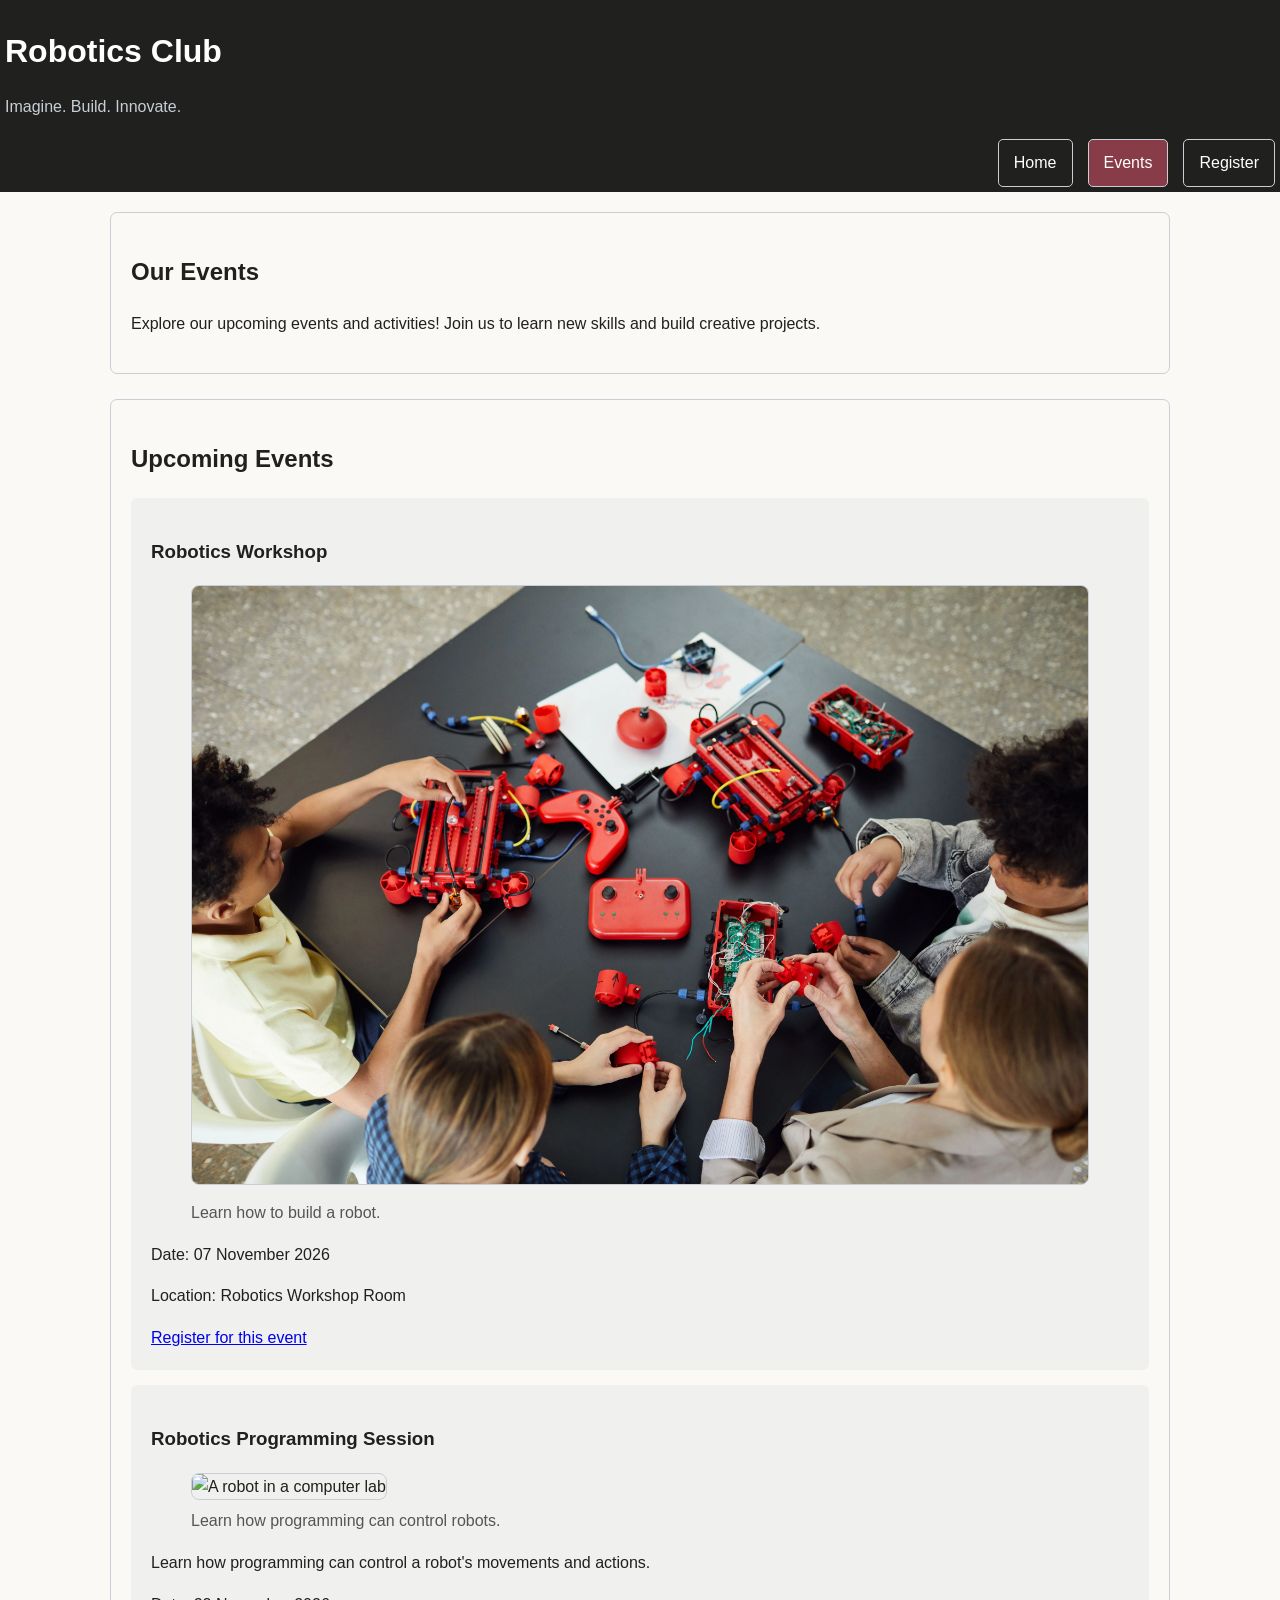
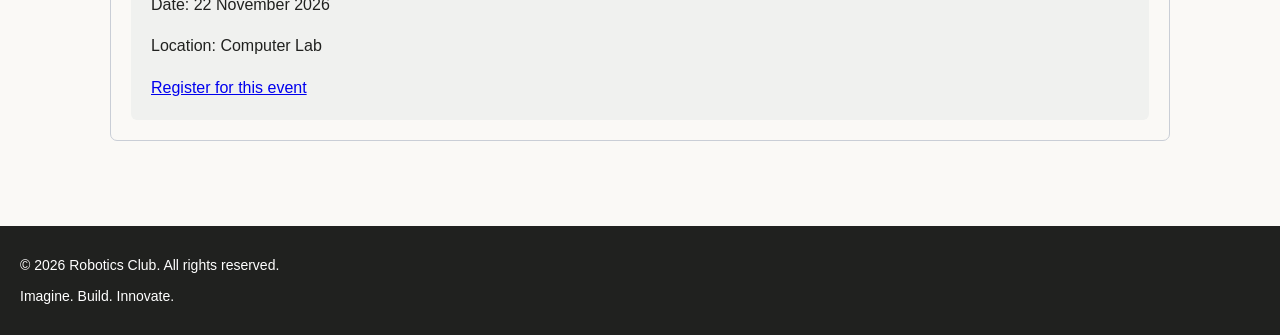
==== events.html @ 8883f6dd "Add second event" ====
<!DOCTYPE html>
<html lang="en">

<head>
    <meta charset="UTF-8">
    <meta name="viewport" content="width=device-width, initial-scale=1.0">
    <title>Robotics Club | Events</title>
    <link rel="stylesheet" href="style.css">
</head>

<body>
    <header>
        <h1>Robotics Club</h1>
        <p>Imagine. Build. Innovate.</p>
        <nav>
            <a href="index.html">Home</a>
            <a href="events.html" class="active">Events</a>
            <a href="register.html">Register</a>
        </nav>
    </header>
    <main>
<!------------------------------------------------------------------------>
        <section>
            <h2>Our Events</h2>
            <p>Explore our upcoming events and activities!
                Join us to learn new skills and build creative projects.
            </p>
        </section>
<!------------------------------------------------------------------------>
        <section class="event-list">
            <h2>Upcoming Events</h2>
<!------------------------------------------------------------------------>
            <article>
                <h3>Robotics Workshop</h3>
                <figure>
                    <img src="images/robot-workshop.webp" alt="A robot being built in a robotics workshop">
                    <figcaption>Learn how to build a robot.</figcaption>
                </figure>
                <p>Date:
                    <time datetime="2026-11-07">07 November 2026</time>
                </p>
                <p>Location: Robotics Workshop Room</p>
                <a href="register.html">Register for this event</a>
            </article>
<!------------------------------>
            <article>
                <h3>Robotics Programming Session</h3>

                <figure>
                    <img src="images/" alt="A robot in a computer lab">
                    <figcaption>Learn how programming can control robots.</figcaption>
                </figure>
                <p>
                    Learn how programming can control a robot's movements and actions.
                </p>
                <p>Date:
                    <time datetime="2026-11-22">22 November 2026</time>
                </p>

                <p>Location: Computer Lab</p>
                <a href="register.html">Register for this event</a>
            </article>
<!------------------------------>


        </section>

    </main>

    <footer>
        <p>&copy; 2026 Robotics Club. All rights reserved.</p>
        <p>Imagine. Build. Innovate.</p>
    </footer>
</body>

</html>
---- style.css ----
* {
    box-sizing: border-box;
}

body {
    margin: 0;
    background-color: #FAF9F6;
    color: #20211F;
    font-family: Arial, sans-serif;
    line-height: 1.6;
}
/*-----------------------------------------------------*/
header{
    background-color: #20211F;
    color: #FFFFFF;
    text-align: left;
    padding: 5px;
}

header h1{
    color: #FFFFFF;
    margin-bottom: 5px;
}

header p {
    color: #C9CED6;
}

/*group selector*/
h1,h2{
    color: #20211F;
}
/*-----------------------------------------------------*/
/* nav with flexbox */
nav {
    display: flex;
    justify-content: flex-end;
    align-items: center;
    flex-wrap: wrap;
    gap: 15px;
    margin-top: 20px;
}

nav a {
    color: #FFFFFF;
    text-decoration: none;
    padding: 10px 15px;
    border-radius: 5px;
}

/* child selector */
nav > a {
    border: 1px solid #C9CED6;
}

nav a:hover {
    background-color: #873C48;
}

/* class selector */
.active {
    background-color: #873C48;
}
/*-----------------------------------------------------*/
#home {
    background-color: #F0F1EF;
}

main {
    max-width: 1100px;
    margin: 0 auto;
    padding: 20px;
}

section, aside {
    margin-bottom: 25px;
    padding: 20px;
    border: 1px solid #C9CED6;
    border-radius: 7px;
}

article {
    background-color: #F0F1EF;
    padding: 20px;
    margin-top: 15px;
    border-radius: 6px;
}

/*-----------------------------------------------------*/
img {
    max-width: 100%;
    height: auto;
    border-radius: 8px;
    border: 1px solid #C9CED6;

}

figcaption {
    color: #555555;
    margin-top: 8px;
}

a[href^="https"] {
    color: #873C48;
}

a:focus {
    outline: 3px solid #873C48;
}

/*-----------------------------------------------------*/
footer {
    background-color: #20211F;
    color: #FFFFFF;
    text-align: left;
    padding: 20px;
    margin-top: 40px;
}

footer p {
    margin: 8px 0;
    font-size: 14px;
}

/* Responsive design */
@media (max-width: 600px) {
    nav {
        flex-direction: column;
        align-items: stretch;
    }

    nav a {
        text-align: center;
    }

    main {
        padding: 12px;
    }

    section, aside, article {
        padding: 15px;
    }
}
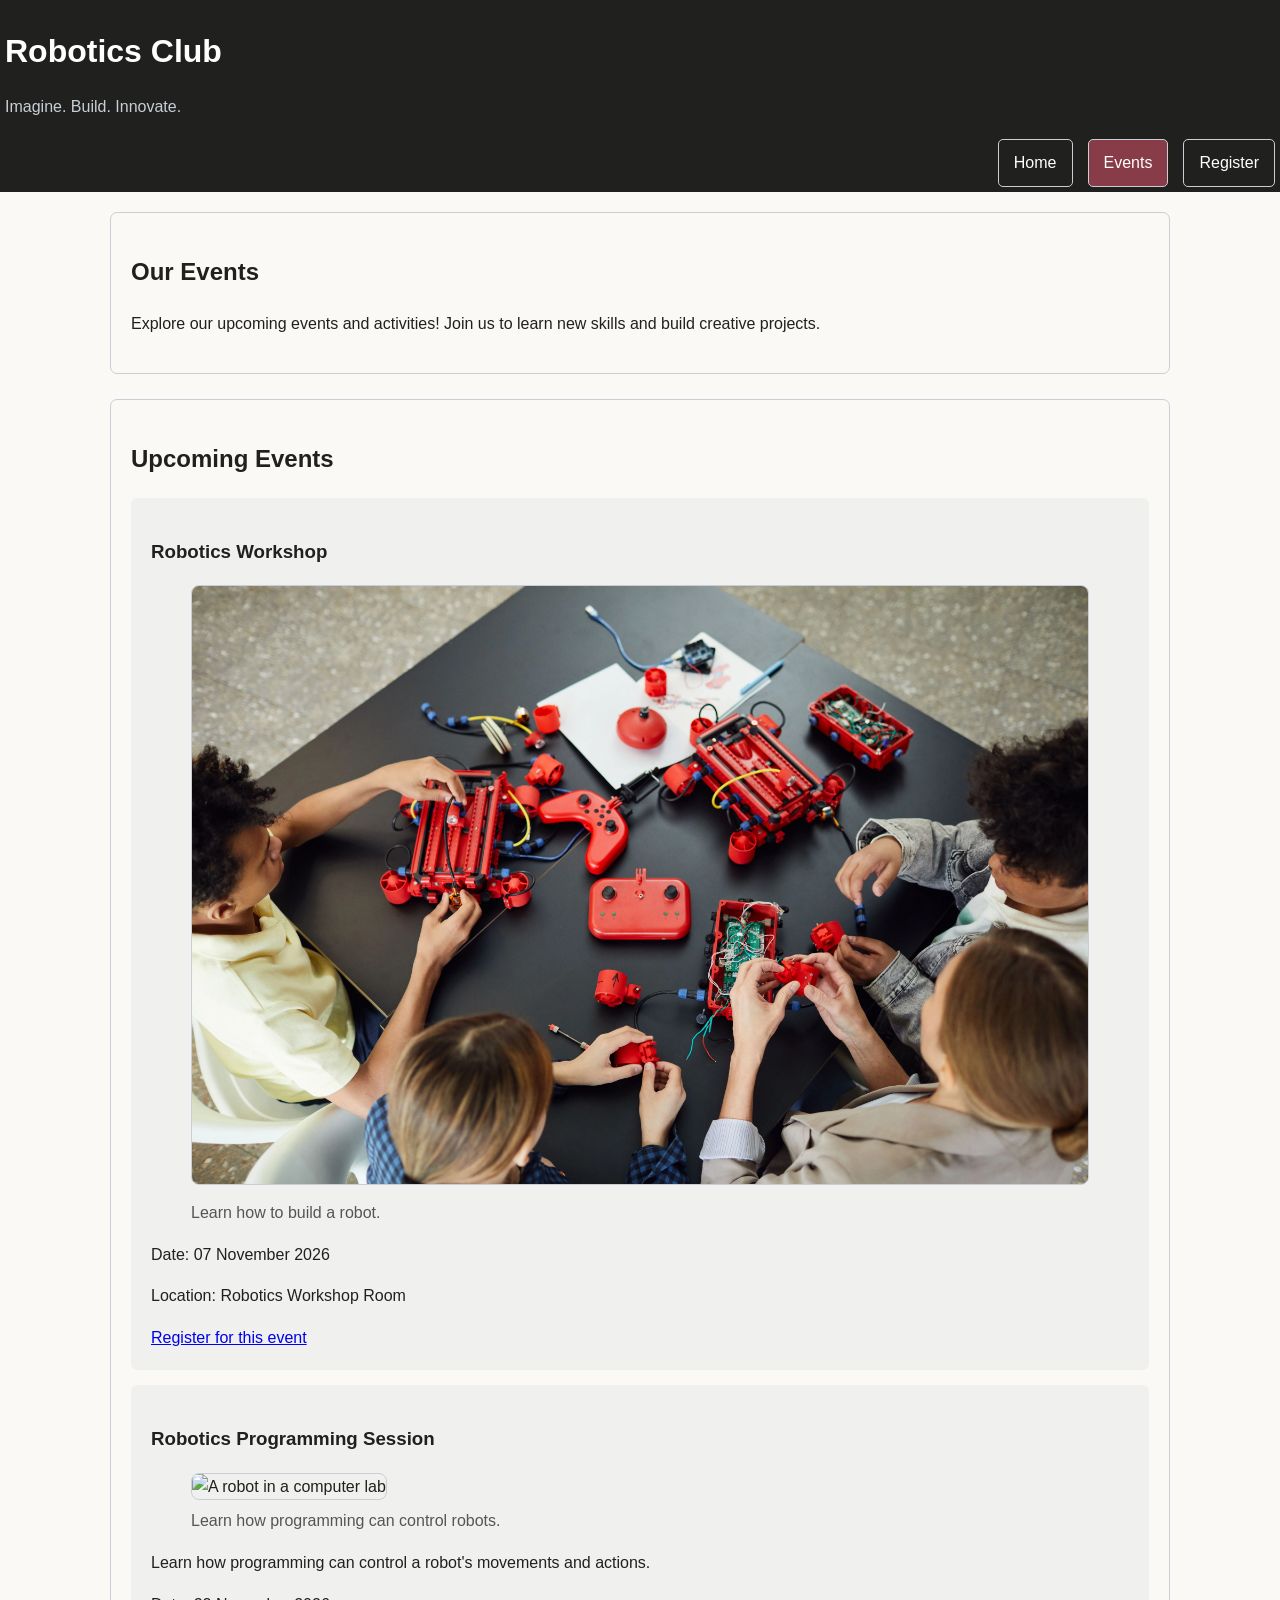
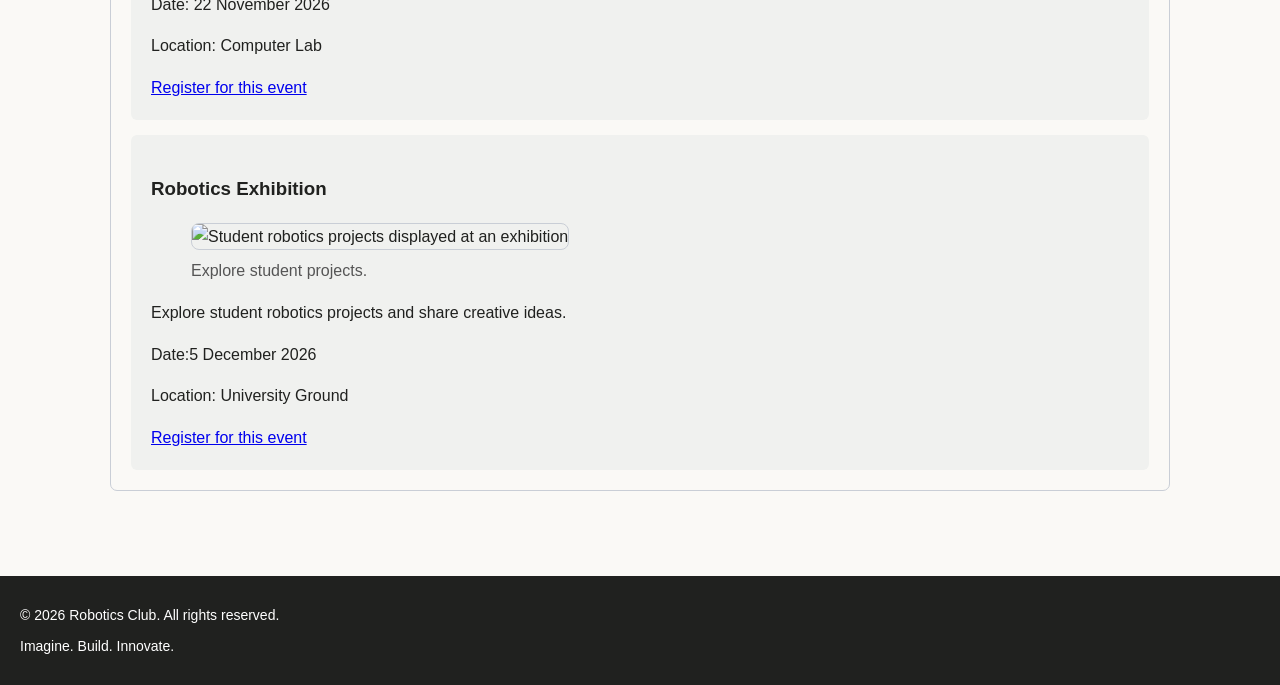
==== commit 70e5e91b: "Add third event" ====
--- a/events.html
+++ b/events.html
@@ -61,6 +61,26 @@
                 <a href="register.html">Register for this event</a>
             </article>
 <!------------------------------>
+            <article>
+                <h3>Robotics Exhibition</h3>
+
+                <figure>
+                    <img src="images/" alt="Student robotics projects displayed at an exhibition">
+                    <figcaption>Explore student projects.</figcaption>
+                </figure>
+
+                <p>
+                    Explore student robotics projects and share creative ideas.
+                </p>
+
+                <p>
+                    Date:<time datetime="2026-12-5">5 December 2026</time>
+                </p>
+
+                <p>Location: University Ground</p>
+                <a href="register.html">Register for this event</a>
+            </article>
+<!------------------------------>
 
 
         </section>
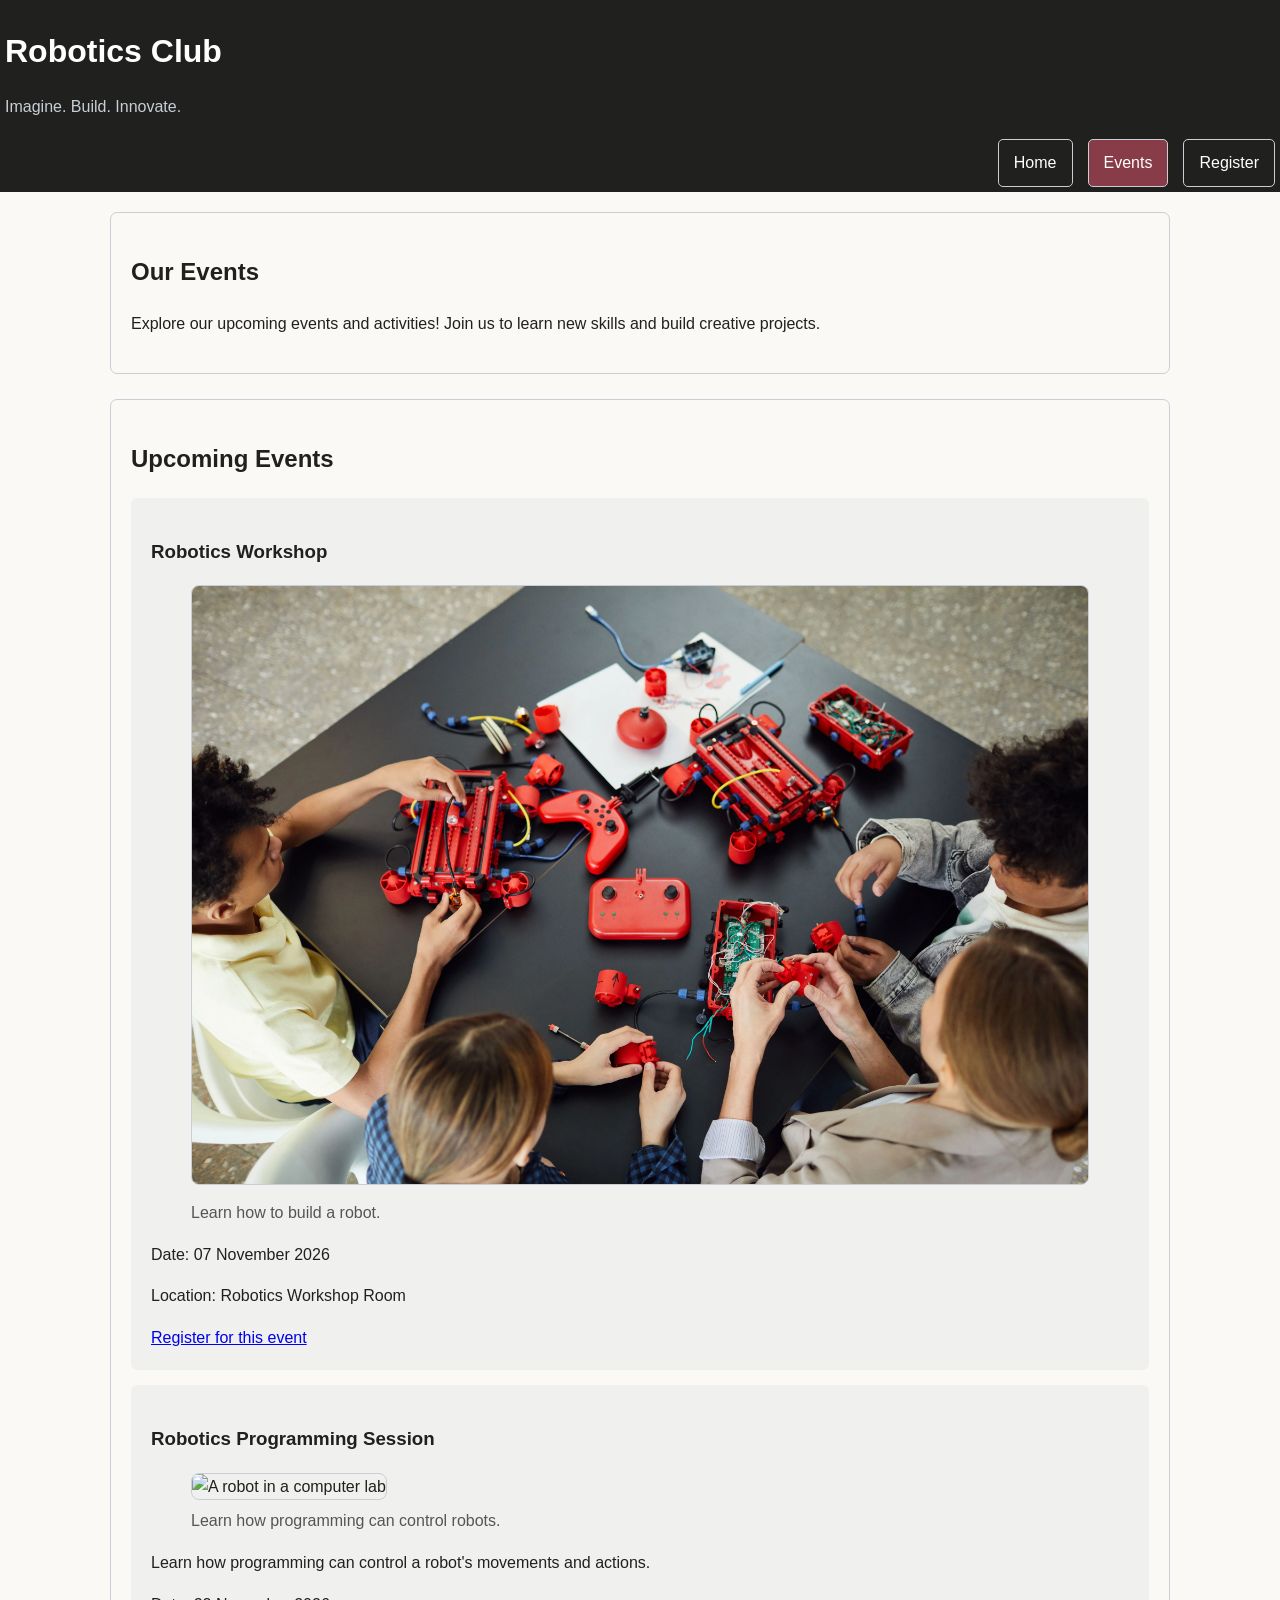
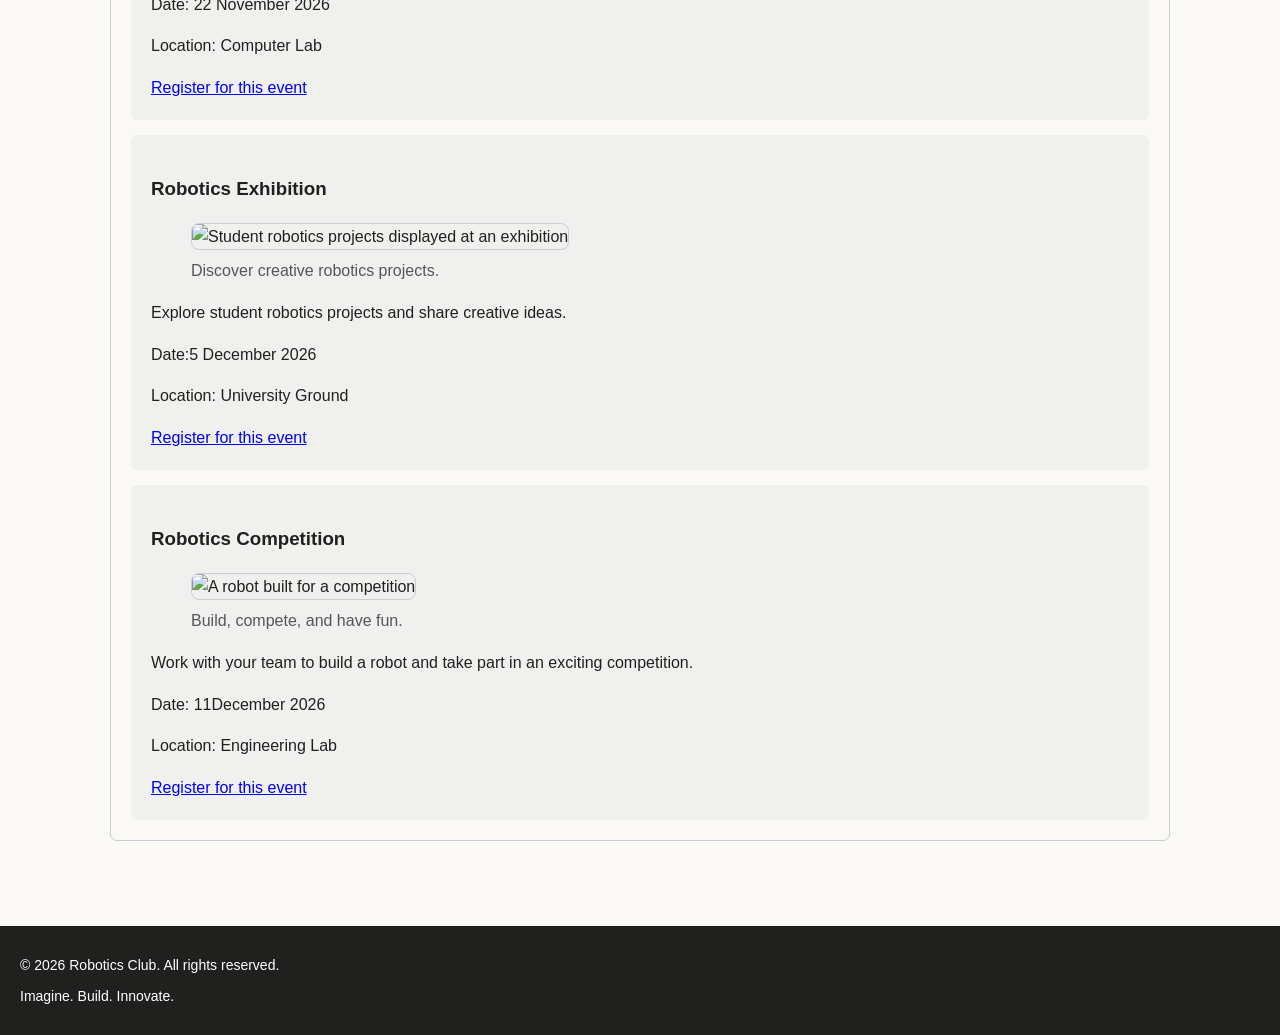
==== commit 06b28607: "Add fourth event" ====
--- a/events.html
+++ b/events.html
@@ -66,7 +66,7 @@
 
                 <figure>
                     <img src="images/" alt="Student robotics projects displayed at an exhibition">
-                    <figcaption>Explore student projects.</figcaption>
+                    <figcaption>Discover creative robotics projects.</figcaption>
                 </figure>
 
                 <p>
@@ -81,7 +81,26 @@
                 <a href="register.html">Register for this event</a>
             </article>
 <!------------------------------>
+             <article>
+                <h3>Robotics Competition</h3>
 
+                <figure>
+                    <img src="images/" alt="A robot built for a competition">
+                    <figcaption>Build, compete, and have fun.</figcaption>
+                </figure>
+
+                <p>
+                    Work with your team to build a robot and take part in an exciting competition.
+                </p>
+
+                <p>
+                    Date:
+                    <time datetime="2026-12-11">11December 2026</time>
+                </p>
+
+                <p>Location: Engineering Lab</p>
+                <a href="register.html">Register for this event</a>
+            </article>
 
         </section>
 
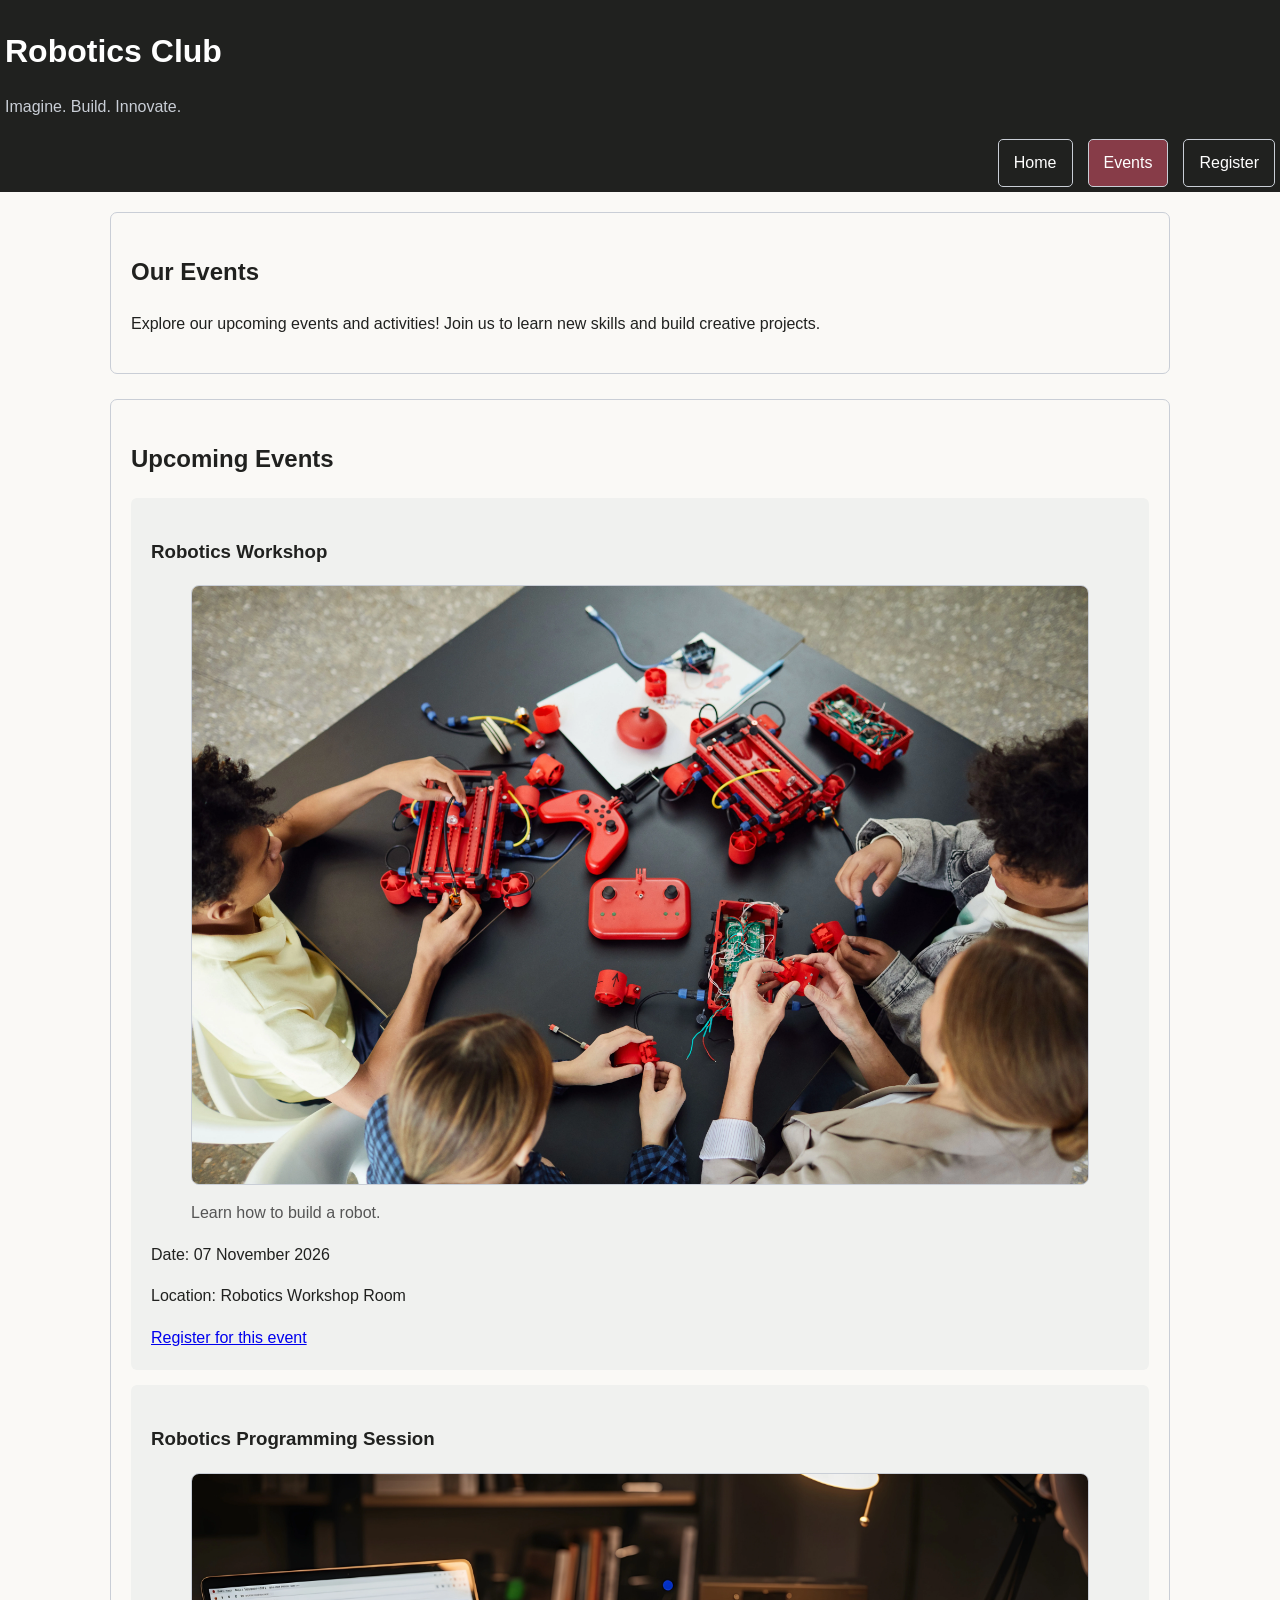
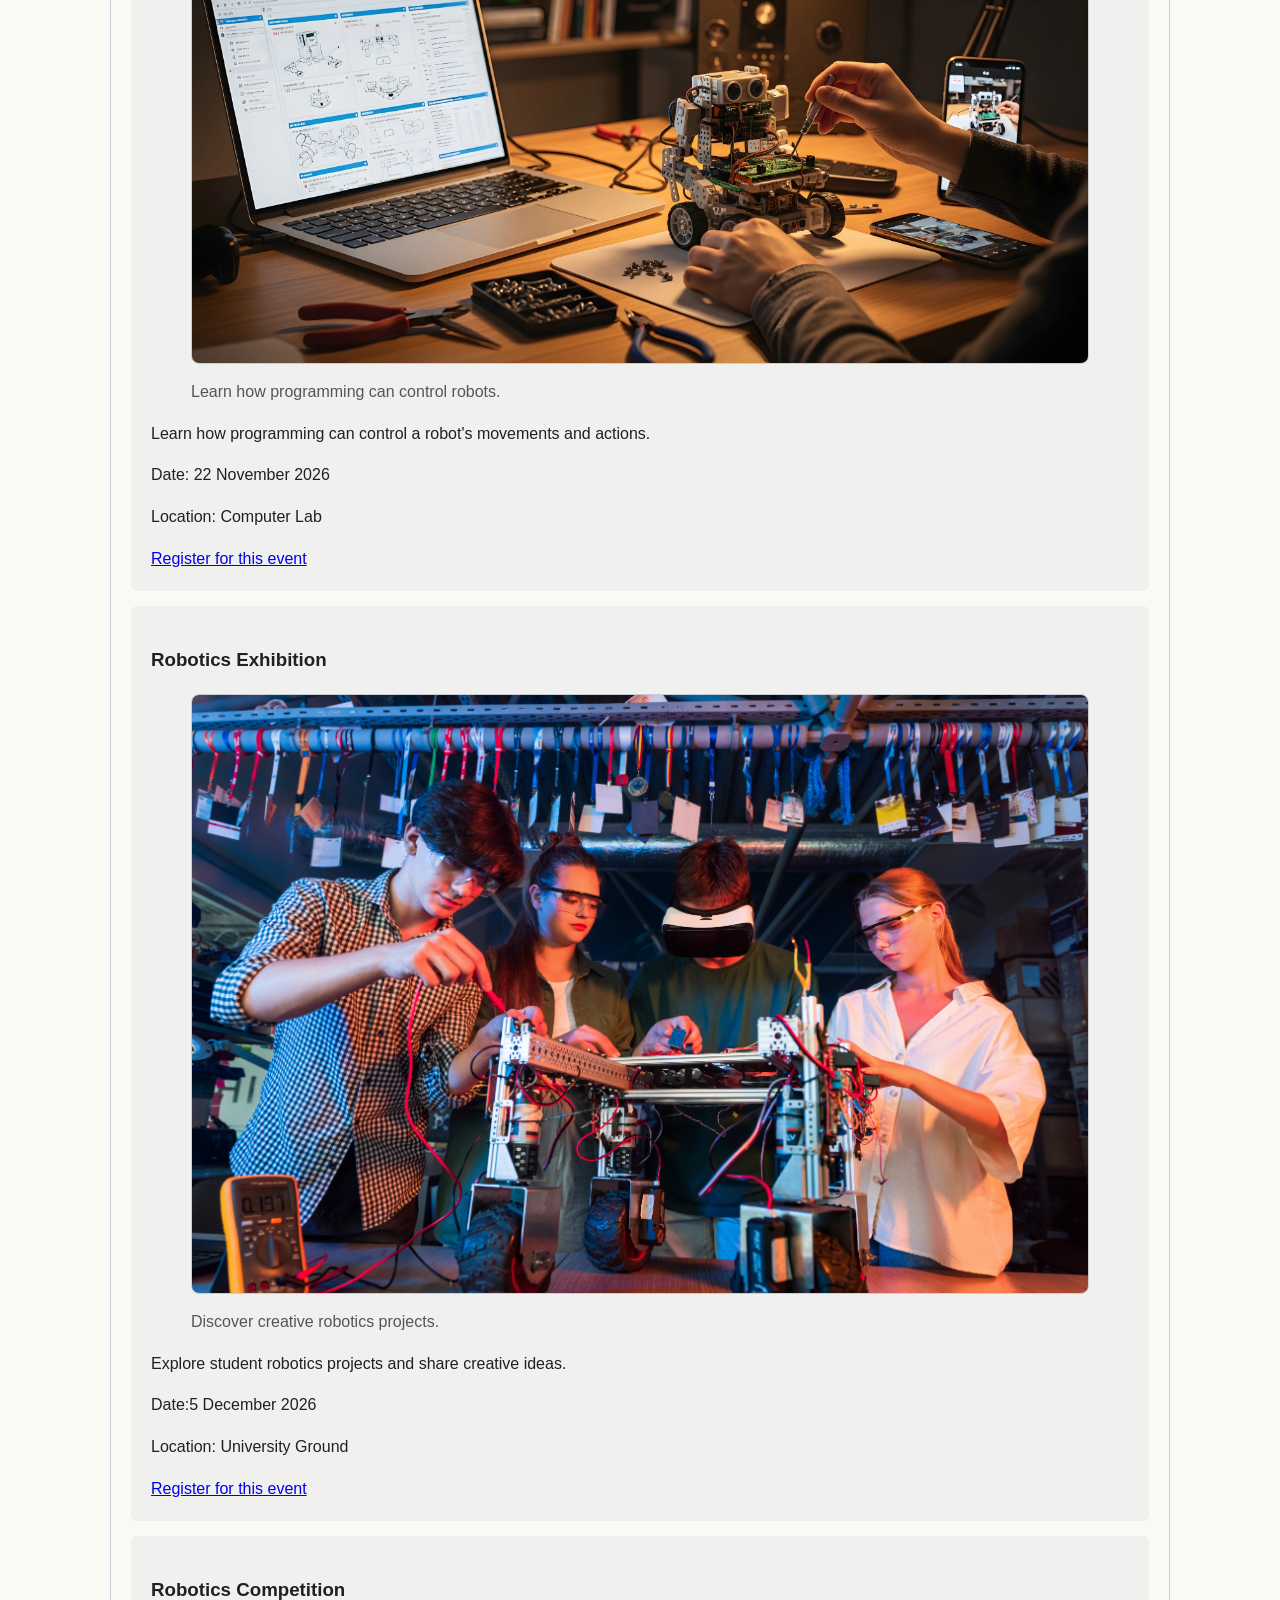
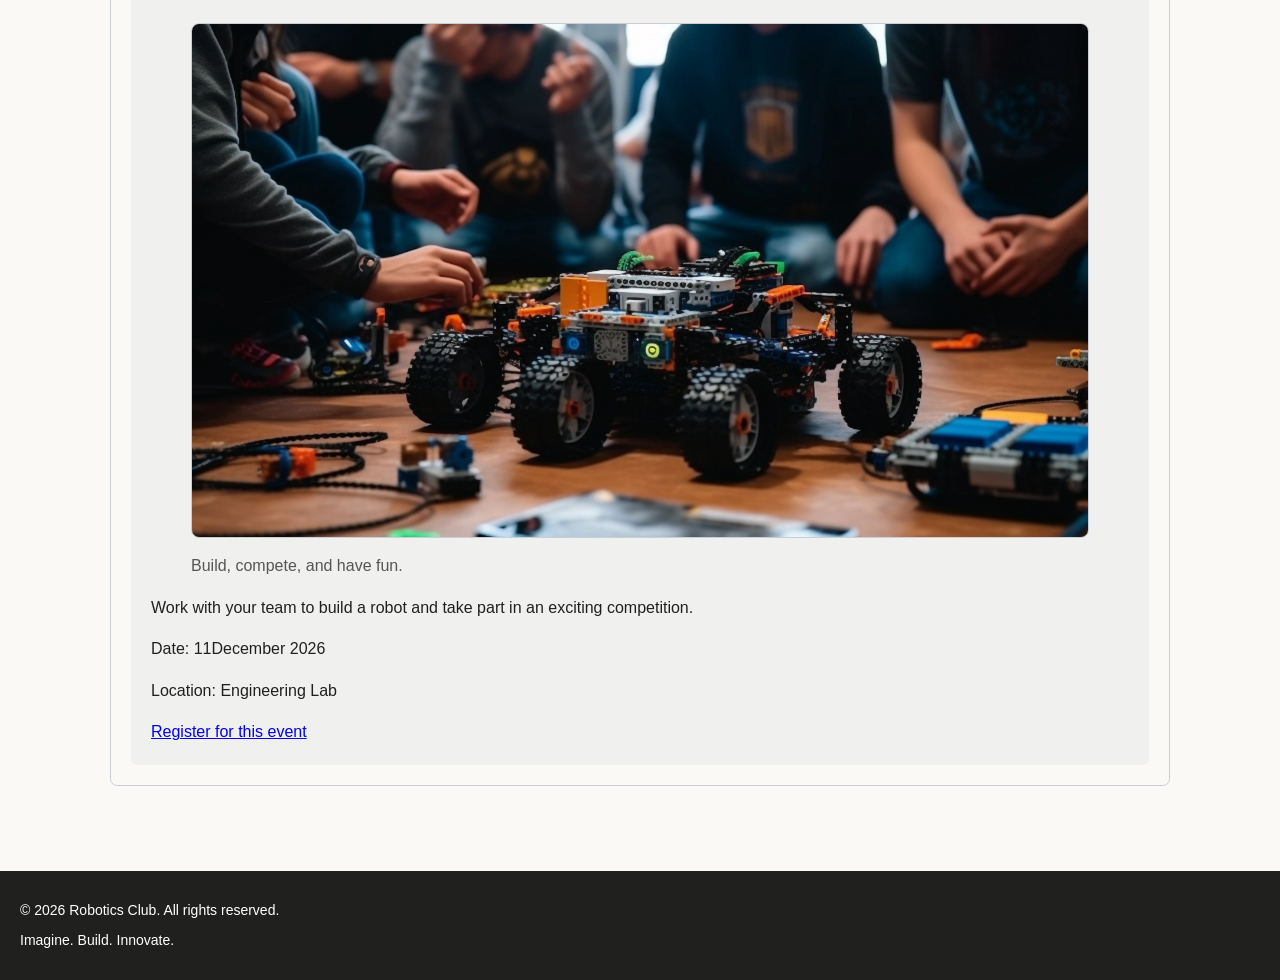
==== commit 7eca86c5: "Add images" ====
--- a/events.html
+++ b/events.html
@@ -19,17 +19,17 @@
         </nav>
     </header>
     <main>
-<!------------------------------------------------------------------------>
+        <!------------------------------------------------------------------------>
         <section>
             <h2>Our Events</h2>
             <p>Explore our upcoming events and activities!
                 Join us to learn new skills and build creative projects.
             </p>
         </section>
-<!------------------------------------------------------------------------>
+        <!------------------------------------------------------------------------>
         <section class="event-list">
             <h2>Upcoming Events</h2>
-<!------------------------------------------------------------------------>
+            <!------------------------------------------------------------------------>
             <article>
                 <h3>Robotics Workshop</h3>
                 <figure>
@@ -42,12 +42,12 @@
                 <p>Location: Robotics Workshop Room</p>
                 <a href="register.html">Register for this event</a>
             </article>
-<!------------------------------>
+            <!------------------------------>
             <article>
                 <h3>Robotics Programming Session</h3>
 
                 <figure>
-                    <img src="images/" alt="A robot in a computer lab">
+                    <img src="images/robot-programming.webp" alt="A robot in a computer lab">
                     <figcaption>Learn how programming can control robots.</figcaption>
                 </figure>
                 <p>
@@ -60,12 +60,12 @@
                 <p>Location: Computer Lab</p>
                 <a href="register.html">Register for this event</a>
             </article>
-<!------------------------------>
+            <!------------------------------>
             <article>
                 <h3>Robotics Exhibition</h3>
 
                 <figure>
-                    <img src="images/" alt="Student robotics projects displayed at an exhibition">
+                    <img src="images/robot-showcase.webp" alt="Student robotics projects displayed at an exhibition">
                     <figcaption>Discover creative robotics projects.</figcaption>
                 </figure>
 
@@ -80,12 +80,12 @@
                 <p>Location: University Ground</p>
                 <a href="register.html">Register for this event</a>
             </article>
-<!------------------------------>
-             <article>
+            <!------------------------------>
+            <article>
                 <h3>Robotics Competition</h3>
 
                 <figure>
-                    <img src="images/" alt="A robot built for a competition">
+                    <img src="images/robot-competition.webp" alt="A robot built for a competition">
                     <figcaption>Build, compete, and have fun.</figcaption>
                 </figure>
 
@@ -103,7 +103,7 @@
             </article>
 
         </section>
-
+        <!------------------------------------------------------------------------>
     </main>
 
     <footer>
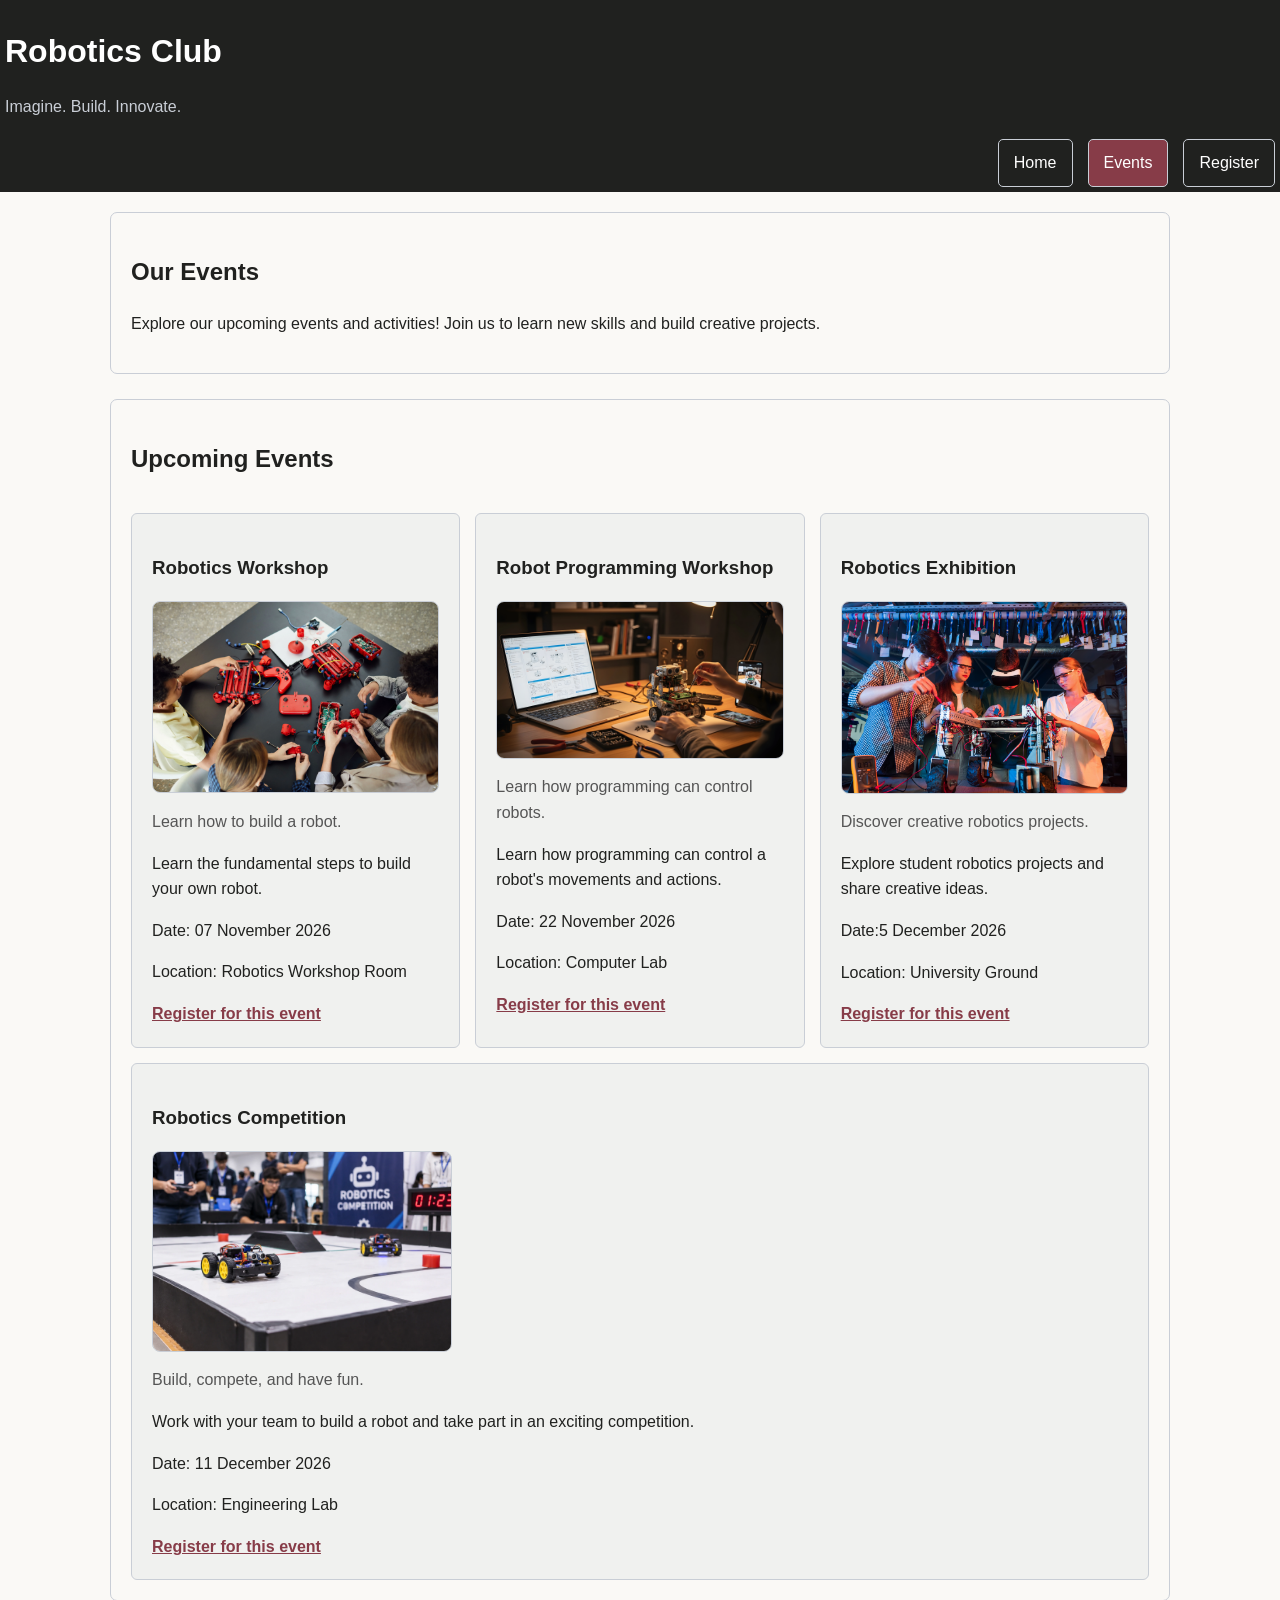
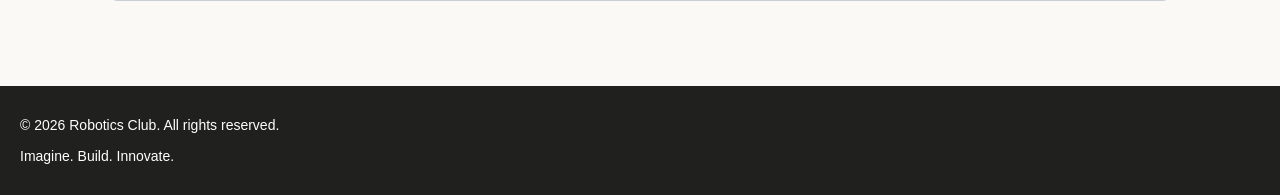
==== commit 49c3b5fc: "Add css in event page" ====
--- a/events.html
+++ b/events.html
@@ -36,6 +36,9 @@
                     <img src="images/robot-workshop.webp" alt="A robot being built in a robotics workshop">
                     <figcaption>Learn how to build a robot.</figcaption>
                 </figure>
+                <p>
+                    Learn the fundamental steps to build your own robot.
+                </p>
                 <p>Date:
                     <time datetime="2026-11-07">07 November 2026</time>
                 </p>
@@ -44,7 +47,7 @@
             </article>
             <!------------------------------>
             <article>
-                <h3>Robotics Programming Session</h3>
+                <h3>Robot Programming Workshop</h3>
 
                 <figure>
                     <img src="images/robot-programming.webp" alt="A robot in a computer lab">
@@ -60,6 +63,7 @@
                 <p>Location: Computer Lab</p>
                 <a href="register.html">Register for this event</a>
             </article>
+
             <!------------------------------>
             <article>
                 <h3>Robotics Exhibition</h3>
@@ -81,7 +85,7 @@
                 <a href="register.html">Register for this event</a>
             </article>
             <!------------------------------>
-            <article>
+         <article>
                 <h3>Robotics Competition</h3>
 
                 <figure>
@@ -95,13 +99,13 @@
 
                 <p>
                     Date:
-                    <time datetime="2026-12-11">11December 2026</time>
+                    <time datetime="2026-12-11">11 December 2026</time>
                 </p>
 
                 <p>Location: Engineering Lab</p>
                 <a href="register.html">Register for this event</a>
             </article>
-
+            
         </section>
         <!------------------------------------------------------------------------>
     </main>
--- a/style.css
+++ b/style.css
@@ -142,3 +142,60 @@
     }
 }
 
+/*-------------------------------------------Event page css-------------------------------------------*/
+
+.event-list {
+    display: flex;
+    flex-wrap: wrap;
+    gap: 15px;
+    justify-content: space-between;
+    align-items: stretch;
+}
+
+.event-list h2 {
+    width: 100%;
+}
+
+.event-list article {
+    flex: 1 1 250px;
+    margin-top: 0;
+    padding: 20px;
+    border: 1px solid #C9CED6;
+    border-radius: 6px;
+    background-color: #F0F1EF;
+}
+
+.event-list img {
+    width: 100%;
+    max-width: 300px;
+    height: auto;
+    border-radius: 8px;
+    border: 1px solid #C9CED6;
+}
+
+.event-list figure {
+    margin: 0;
+}
+
+.event-list article a {
+    color: #873C48;
+    font-weight: bold;
+}
+
+.event-list figcaption {
+    color: #555555;
+    margin-top: 8px;
+}
+
+/*for resonsive design*/
+@media (max-width: 600px) {
+    .event-list {
+        flex-direction: column;
+    }
+
+    .event-list article {
+        width: 100%;
+    }
+}
+
+/*-------------------------------------------register page css-------------------------------------------*/
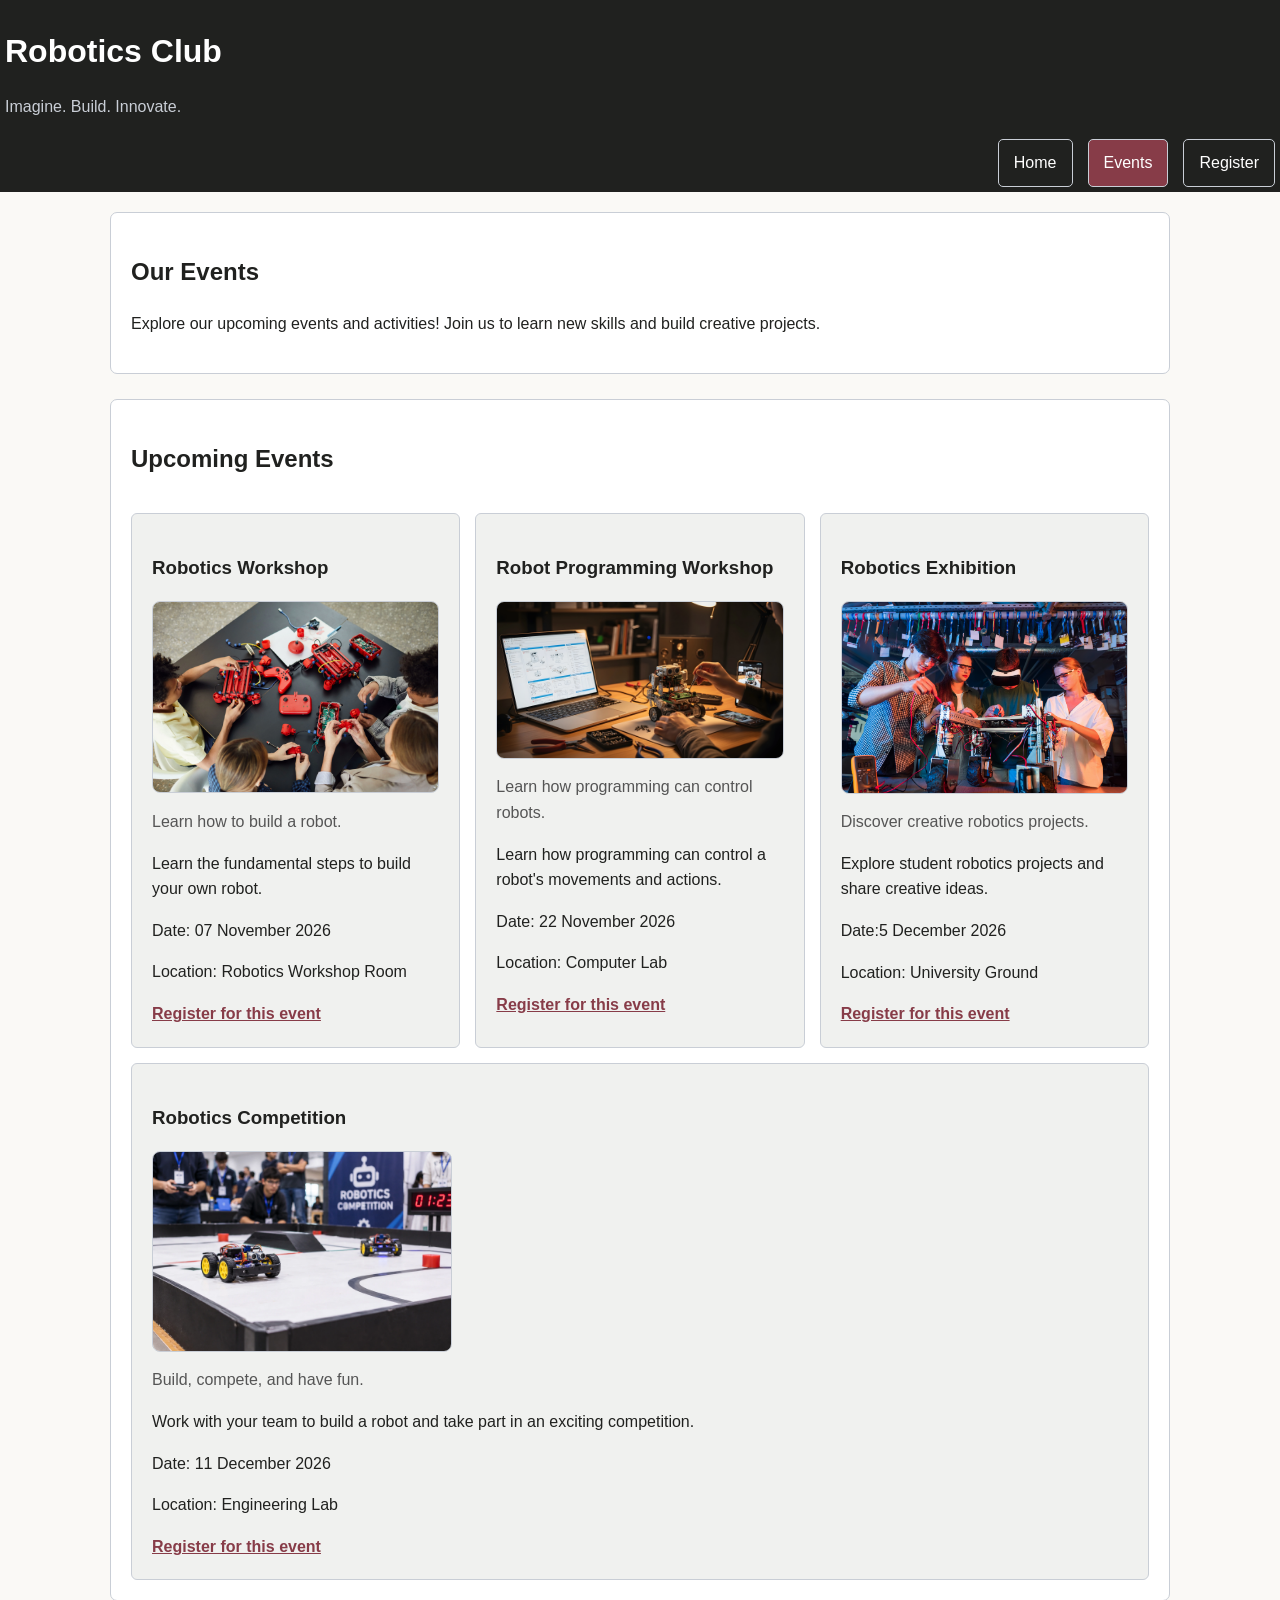
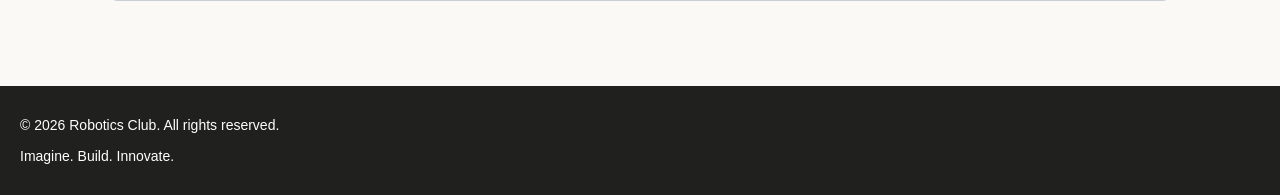
==== commit 08828519: "Updated" ====
--- a/events.html
+++ b/events.html
@@ -4,7 +4,7 @@
 <head>
     <meta charset="UTF-8">
     <meta name="viewport" content="width=device-width, initial-scale=1.0">
-    <title>Robotics Club | Events</title>
+    <title>Events | Robotics Club</title>
     <link rel="stylesheet" href="style.css">
 </head>
 
@@ -20,7 +20,7 @@
     </header>
     <main>
         <!------------------------------------------------------------------------>
-        <section>
+        <section class="he">
             <h2>Our Events</h2>
             <p>Explore our upcoming events and activities!
                 Join us to learn new skills and build creative projects.
--- a/style.css
+++ b/style.css
@@ -63,9 +63,16 @@
 }
 /*-----------------------------------------------------*/
 #home {
-    background-color: #F0F1EF;
-}
-
+    background-color: #FFFFFF;
+}
+
+#home a {
+    font-weight: bold;
+}
+#home1,
+#home2{
+    background-color: #FFFFFF;
+}
 main {
     max-width: 1100px;
     margin: 0 auto;
@@ -77,13 +84,21 @@
     padding: 20px;
     border: 1px solid #C9CED6;
     border-radius: 7px;
+    background-color: #FFFFFF;
 }
 
 article {
     background-color: #F0F1EF;
+    border: 1px solid #C9CED6;
     padding: 20px;
     margin-top: 15px;
     border-radius: 6px;
+}
+
+article a,
+aside a {
+    color: #873C48;
+    font-weight: bold;
 }
 
 /*-----------------------------------------------------*/
@@ -105,7 +120,8 @@
 }
 
 a:focus {
-    outline: 3px solid #873C48;
+    outline: 1px solid #873C48;
+    
 }
 
 /*-----------------------------------------------------*/
@@ -143,13 +159,17 @@
 }
 
 /*-------------------------------------------Event page css-------------------------------------------*/
-
+.he{
+     background-color: #FFFFFF;
+}
 .event-list {
     display: flex;
     flex-wrap: wrap;
     gap: 15px;
     justify-content: space-between;
     align-items: stretch;
+    background-color: #FFFFFF;
+
 }
 
 .event-list h2 {
@@ -199,3 +219,83 @@
 }
 
 /*-------------------------------------------register page css-------------------------------------------*/
+#register {
+    background-color: #FFFFFF;
+}
+#hi{
+    background-color: #FFFFFF;
+}
+#registration-form label {
+    display: block;
+    margin-top: 12px;
+    font-weight: bold;
+}
+
+#registration-form input[type="text"], #registration-form input[type="email"], #registration-form input[type="tel"], #registration-form select {
+    width: 100%;
+    padding: 12px;
+    margin-top: 5px;
+    border: 1px solid #C9CED6;
+    border-radius: 6px;
+    font-family: Arial, sans-serif;
+    font-size: 15px;
+}
+
+#registration-form fieldset {
+    margin-top: 18px;
+    padding: 15px;
+    border: 1px solid #C9CED6;
+    border-radius: 6px;
+}
+
+#registration-form legend {
+    font-weight: bold;
+    color: #873C48;
+}
+
+#registration-form input[type="checkbox"] {
+    margin: 12px 5px 12px 0;
+}
+
+#registration-form fieldset label {
+    display: inline;
+    margin-right: 12px;
+    font-weight:normal;
+}
+
+#registration-form input:focus, #registration-form select:focus {
+    outline: 2px solid #873C48;
+}
+
+#registration-form button, #clear-button {
+    background-color: #873C48;
+    color: #FFFFFF;
+    padding: 12px 20px;
+    margin-top: 18px;
+    border: none;
+    border-radius: 6px;
+    font-size: 15px;
+}
+
+#registration-form button:hover, #clear-button:hover {
+    background-color: #20211F;
+}
+
+#confirm{
+    color: #873C48;
+    font-weight: bold;
+}
+
+#registration-list li {
+    background-color: #F0F1EF;
+    padding: 12px;
+    margin-top: 10px;
+    border-radius: 6px;
+}
+/*for responsiveness*/
+@media (max-width: 600px) {
+    #registration-form button,
+    #clear-button {
+        width: 100%;
+    }
+}
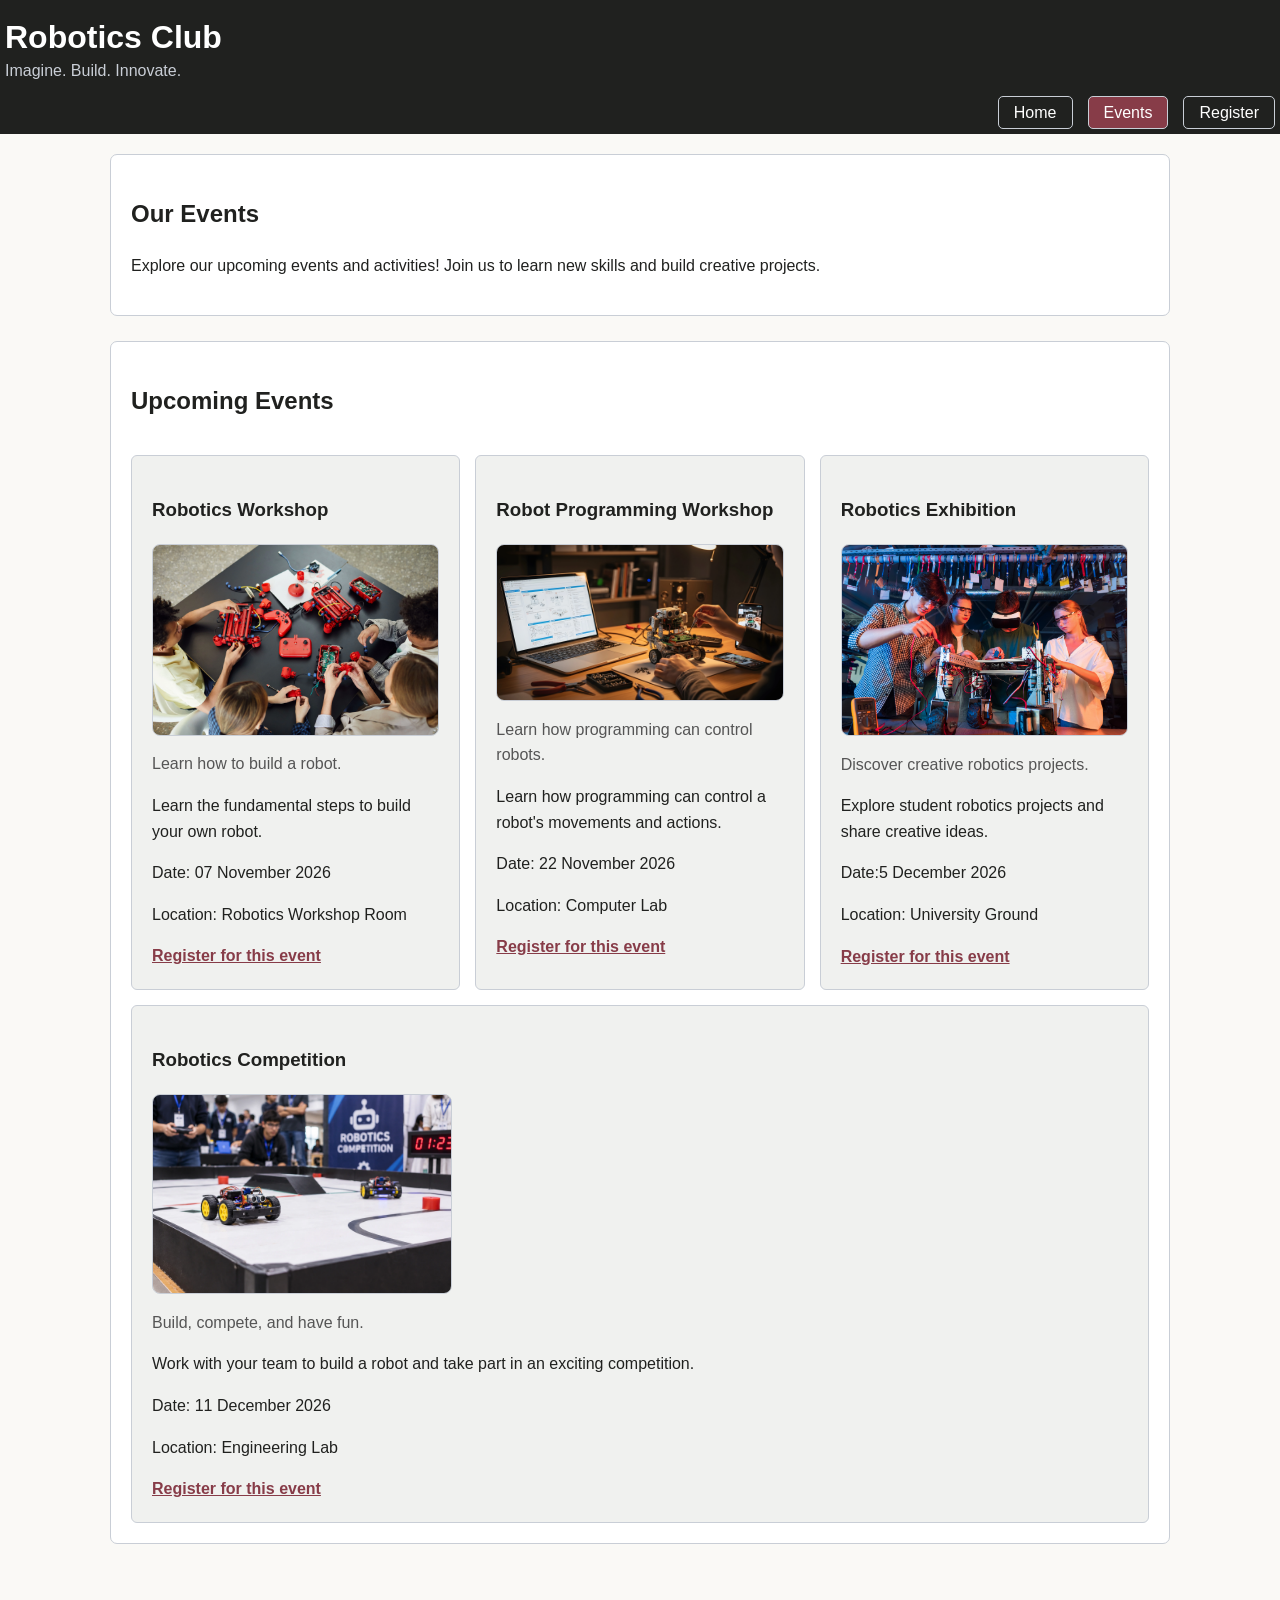
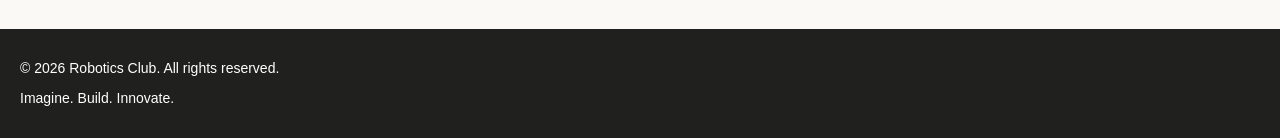
==== commit 85a6e0e1: "remove extra comments" ====
--- a/events.html
+++ b/events.html
@@ -19,21 +19,18 @@
         </nav>
     </header>
     <main>
-        <!------------------------------------------------------------------------>
         <section class="he">
             <h2>Our Events</h2>
             <p>Explore our upcoming events and activities!
                 Join us to learn new skills and build creative projects.
             </p>
         </section>
-        <!------------------------------------------------------------------------>
         <section class="event-list">
             <h2>Upcoming Events</h2>
-            <!------------------------------------------------------------------------>
             <article>
                 <h3>Robotics Workshop</h3>
                 <figure>
-                    <img src="images/robot-workshop.webp" alt="A robot being built in a robotics workshop">
+                    <img src="images/robot-workshop.webp" alt="Students assembling robots together during a robotics workshop">
                     <figcaption>Learn how to build a robot.</figcaption>
                 </figure>
                 <p>
@@ -45,12 +42,11 @@
                 <p>Location: Robotics Workshop Room</p>
                 <a href="register.html">Register for this event</a>
             </article>
-            <!------------------------------>
             <article>
                 <h3>Robot Programming Workshop</h3>
 
                 <figure>
-                    <img src="images/robot-programming.webp" alt="A robot in a computer lab">
+                    <img src="images/robot-programming.webp" alt="Student programming a robot using laptop in computer lab">
                     <figcaption>Learn how programming can control robots.</figcaption>
                 </figure>
                 <p>
@@ -64,12 +60,11 @@
                 <a href="register.html">Register for this event</a>
             </article>
 
-            <!------------------------------>
             <article>
                 <h3>Robotics Exhibition</h3>
 
                 <figure>
-                    <img src="images/robot-showcase.webp" alt="Student robotics projects displayed at an exhibition">
+                    <img src="images/robot-showcase.webp" alt="Students showing their robotics project in exhibition">
                     <figcaption>Discover creative robotics projects.</figcaption>
                 </figure>
 
@@ -84,12 +79,11 @@
                 <p>Location: University Ground</p>
                 <a href="register.html">Register for this event</a>
             </article>
-            <!------------------------------>
          <article>
                 <h3>Robotics Competition</h3>
 
                 <figure>
-                    <img src="images/robot-competition.webp" alt="A robot built for a competition">
+                    <img src="images/robot-competition.webp" alt="Small robots racing against each other in competition">
                     <figcaption>Build, compete, and have fun.</figcaption>
                 </figure>
 
@@ -107,7 +101,6 @@
             </article>
             
         </section>
-        <!------------------------------------------------------------------------>
     </main>
 
     <footer>
--- a/style.css
+++ b/style.css
@@ -15,6 +15,7 @@
     color: #FFFFFF;
     text-align: left;
     padding: 5px;
+    line-height: 0.7;
 }
 
 header h1{
